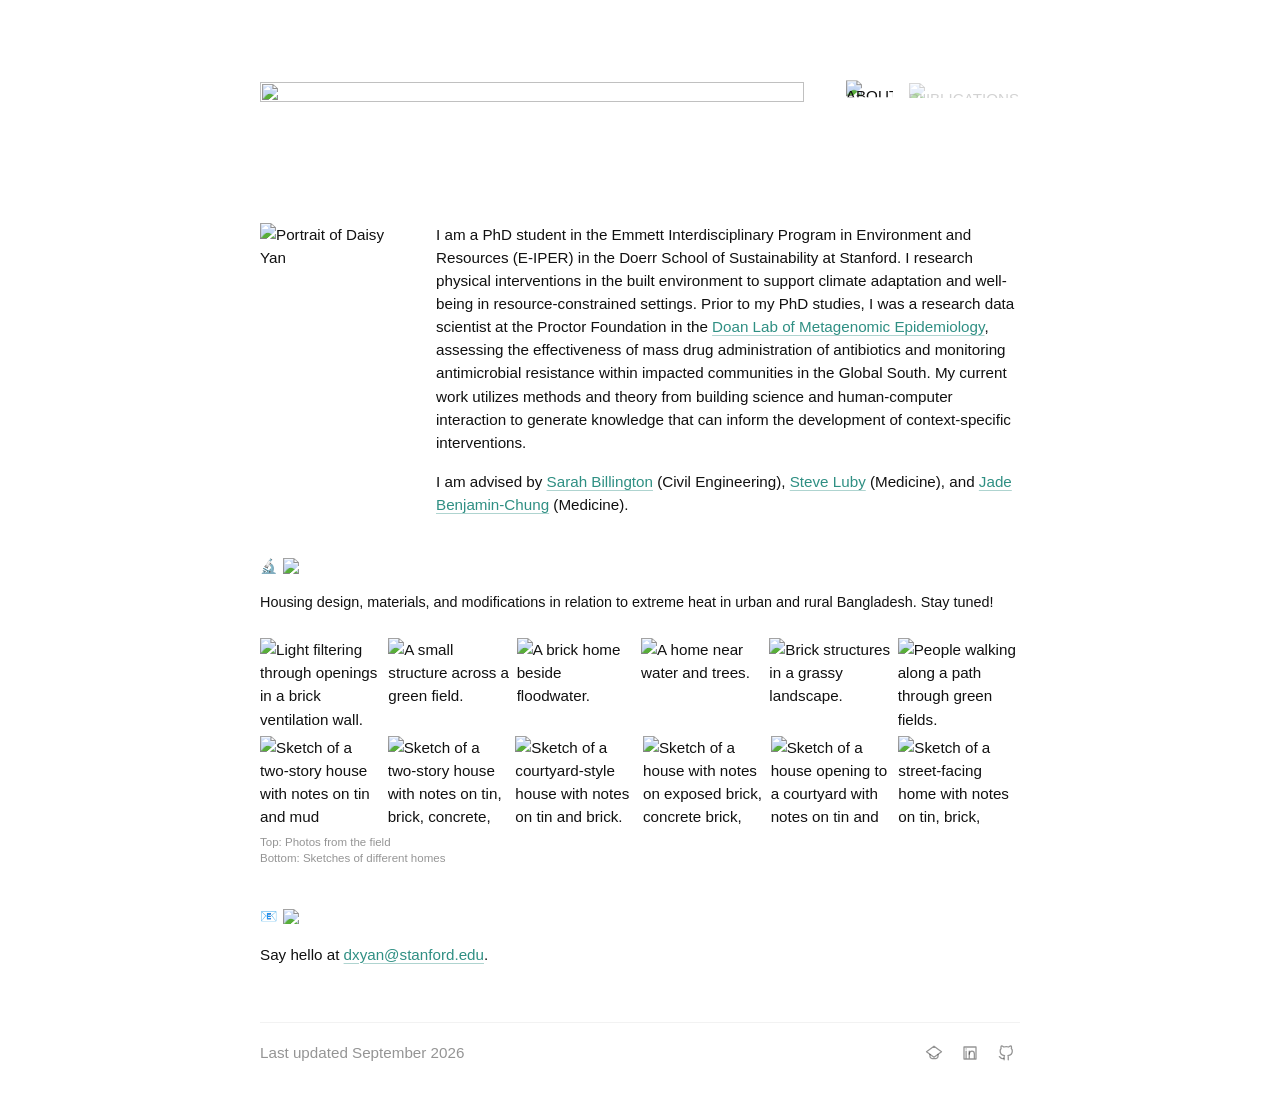
==== index.html @ ae24c00a "Add files via upload" ====
<!doctype html>
<html lang="en">
  <head>
    <meta charset="utf-8">
    <meta name="viewport" content="width=device-width, initial-scale=1">
    <title>Daisy Yan</title>
    <meta
      name="description"
      content="Daisy Yan's personal website: research and current work."
    >
    <link rel="stylesheet" href="styles.css">
  </head>
  <body>
    <div class="page">
      <header class="site-header reveal">
        <a class="wordmark" href="index.html" aria-label="Daisy Yan home">
          <img src="assets/daisy-wordmark-bw.png" alt="" width="1975" height="301">
        </a>
        <nav class="nav" aria-label="primary navigation">
          <a href="index.html" aria-current="page">
            <img class="nav-label-image nav-label-about" src="assets/about-nav-bw.png" alt="about" width="398" height="148">
          </a>
          <a href="past-work.html">
            <img class="nav-label-image nav-label-publications" src="assets/publications-nav-bw.png" alt="publications" width="839" height="110">
          </a>
        </nav>
      </header>

      <main id="top">
        <section class="intro reveal" aria-labelledby="intro-title">
          <div class="profile-block">
            <img
              class="portrait"
              src="assets/daisy-headshot-full.png"
              alt="Portrait of Daisy Yan"
              width="360"
              height="402"
            >
          </div>
          <div class="intro-copy">
            <h1 class="sr-only" id="intro-title">Daisy Yan</h1>
            <p>
              I am a PhD student in the Emmett Interdisciplinary Program in
              Environment and Resources (E-IPER) in the Doerr School of
              Sustainability at Stanford. I research physical interventions in
              the built environment to support climate adaptation and well-being
              in resource-constrained settings. Prior to my PhD studies, I was
              a research data scientist at the Proctor Foundation in the
              <a href="https://doanlab.ucsf.edu/">Doan Lab of Metagenomic Epidemiology</a>,
              assessing the effectiveness of mass drug administration of
              antibiotics and monitoring antimicrobial resistance within
              impacted communities in the Global South. My current work utilizes
              methods and theory from building science and human-computer
              interaction to generate knowledge that can inform the development
              of context-specific interventions.
            </p>
            <p>
              I am advised by <a href="https://www.billingtonlab.org/">Sarah Billington</a>
              (Civil Engineering), <a href="https://lubylab.stanford.edu/">Steve Luby</a>
              (Medicine), and <a href="https://jadebc.net/">Jade Benjamin-Chung</a>
              (Medicine).
            </p>
          </div>
        </section>

        <section class="section reveal" id="currently" aria-labelledby="current-heading">
          <h2 class="image-heading" id="current-heading">
            <span aria-hidden="true">🔬</span>
            <img class="section-label-image" src="assets/currently-heading-bw.png" alt="currently" width="710" height="115">
          </h2>
          <p class="current-summary">
            Housing design, materials, and modifications in relation to extreme
            heat in urban and rural Bangladesh. Stay tuned!
          </p>
          <div class="photo-strip" aria-label="Current research photos">
            <img
              src="assets/currently-1.jpg"
              alt="Light filtering through openings in a brick ventilation wall."
              width="900"
              height="675"
            >
            <img
              src="assets/currently-2.jpg"
              alt="A small structure across a green field."
              width="900"
              height="675"
              loading="lazy"
            >
            <img
              src="assets/currently-3.jpg"
              alt="A brick home beside floodwater."
              width="871"
              height="675"
              loading="lazy"
            >
            <img
              src="assets/currently-4.jpg"
              alt="A home near water and trees."
              width="900"
              height="675"
              loading="lazy"
            >
            <img
              src="assets/currently-5.jpg"
              alt="Brick structures in a grassy landscape."
              width="900"
              height="675"
              loading="lazy"
            >
            <img
              src="assets/currently-6.jpg"
              alt="People walking along a path through green fields."
              width="900"
              height="675"
              loading="lazy"
            >
          </div>
          <div class="photo-strip sketch-strip" aria-label="Housing sketch studies">
            <img
              src="assets/currently-sketch-1.png"
              alt="Sketch of a two-story house with notes on tin and mud materials."
              width="900"
              height="675"
              loading="lazy"
            >
            <img
              src="assets/currently-sketch-2.png"
              alt="Sketch of a two-story house with notes on tin, brick, concrete, and concrete beams."
              width="900"
              height="675"
              loading="lazy"
            >
            <img
              src="assets/currently-sketch-3.png"
              alt="Sketch of a courtyard-style house with notes on tin and brick."
              width="900"
              height="675"
              loading="lazy"
            >
            <img
              src="assets/currently-sketch-4.png"
              alt="Sketch of a house with notes on exposed brick, concrete brick, tin, and mixed construction."
              width="900"
              height="675"
              loading="lazy"
            >
            <img
              src="assets/currently-sketch-5.png"
              alt="Sketch of a house opening to a courtyard with notes on tin and exposed brick."
              width="900"
              height="675"
              loading="lazy"
            >
            <img
              src="assets/currently-sketch-6.png"
              alt="Sketch of a street-facing home with notes on tin, brick, concrete, and another home."
              width="900"
              height="675"
              loading="lazy"
            >
          </div>
          <p class="photo-caption">
            Top: Photos from the field<br>
            Bottom: Sketches of different homes
          </p>
        </section>

        <section class="section contact reveal" id="contact" aria-labelledby="contact-heading">
          <h2 class="image-heading" id="contact-heading">
            <span aria-hidden="true">📧</span>
            <img class="section-label-image" src="assets/contact-heading-bw.png" alt="contact" width="579" height="111">
          </h2>
          <p>
            Say hello at <a href="mailto:dxyan@stanford.edu">dxyan@stanford.edu</a>.
          </p>
        </section>
      </main>

      <footer class="footer reveal">
        <span>Last updated September 2026</span>
        <div class="social-links" aria-label="profile links">
          <a
            class="icon-link"
            href="https://scholar.google.com/citations?hl=en&amp;user=dfqyzfUAAAAJ&amp;view_op=list_works&amp;sortby=pubdate"
            aria-label="Google Scholar"
          >
            <svg aria-hidden="true" viewBox="0 0 24 24">
              <path d="M12 3 2 10.3 12 17.6l10-7.3L12 3Z"></path>
              <path d="M6.6 13.7v2.6c0 1.8 2.4 3.3 5.4 3.3s5.4-1.5 5.4-3.3v-2.6"></path>
            </svg>
          </a>
          <a
            class="icon-link"
            href="https://www.linkedin.com/in/daisy-yan"
            aria-label="LinkedIn"
          >
            <svg aria-hidden="true" viewBox="0 0 24 24">
              <path d="M6.8 9.4v9.1"></path>
              <path d="M6.8 6.5h.01"></path>
              <path d="M11 18.5V9.4"></path>
              <path d="M11 13.6c0-2.5 1.4-4.2 3.6-4.2 2 0 3.2 1.4 3.2 3.8v5.3"></path>
              <path d="M4 4h16v16H4z"></path>
            </svg>
          </a>
          <a
            class="icon-link"
            href="https://github.com/daisyxyan"
            aria-label="GitHub"
          >
            <svg aria-hidden="true" viewBox="0 0 24 24">
              <path d="M9 19.3c-4.2 1.2-4.2-2-5.9-2.4"></path>
              <path d="M15 21v-3.5c0-1 .1-1.4-.5-2 2.9-.3 5.9-1.4 5.9-6.2a4.8 4.8 0 0 0-1.3-3.3 4.5 4.5 0 0 0-.1-3.3s-1.1-.3-3.5 1.3a12.1 12.1 0 0 0-6.4 0C6.7 2.4 5.6 2.7 5.6 2.7a4.5 4.5 0 0 0-.1 3.3 4.8 4.8 0 0 0-1.3 3.3c0 4.8 3 5.9 5.9 6.2-.4.4-.6.9-.6 1.8V21"></path>
            </svg>
          </a>
        </div>
      </footer>
    </div>

    <script src="script.js"></script>
  </body>
</html>
---- styles.css ----
@font-face {
  font-family: "Retro Floral";
  src: local("Retro Floral"), url("assets/fonts/RetroFloral.otf") format("opentype");
  font-display: swap;
}

@font-face {
  font-family: "ZT Nature";
  src: local("ZT Nature"), local("ZTNature-Regular"), url("assets/fonts/ZTNature-Regular.otf") format("opentype");
  font-display: swap;
}

:root {
  --bg: #ffffff;
  --ink: #111111;
  --muted: rgba(0, 0, 0, 0.42);
  --faint: rgba(0, 0, 0, 0.25);
  --hair: #f2f2f2;
  --fill: rgba(0, 0, 0, 0.04);
  --surface: #f6f5f4;
  --selection: #ededed;
  --focus: rgba(47, 143, 131, 0.5);
  --link: #2f8f83;
  --link-hover: #1f6f67;
  --duration-snappy: 220ms;
  --ease-snappy: cubic-bezier(.175, .885, .32, 1.1);
  --duration-smooth: 300ms;
  --ease-smooth: cubic-bezier(.19, 1, .22, 1);
}

* {
  box-sizing: border-box;
}

html {
  scroll-behavior: smooth;
}

body {
  margin: 0;
  background: var(--bg);
  color: var(--ink);
  font: 400 0.95rem/1.52 Arial, Helvetica, sans-serif;
  letter-spacing: 0;
  -webkit-font-smoothing: antialiased;
  text-rendering: optimizeLegibility;
}

::selection {
  color: var(--ink);
  background: var(--selection);
}

a {
  color: var(--link);
  text-decoration-color: rgba(47, 143, 131, 0.38);
  text-decoration-thickness: 1px;
  text-underline-offset: 0.18em;
  transition: color 150ms ease, text-decoration-color 150ms ease, background-color 150ms ease;
}

a:hover {
  color: var(--link-hover);
  text-decoration-color: currentColor;
}

a:focus-visible {
  outline: 2px solid var(--focus);
  outline-offset: 3px;
  border-radius: 2px;
}

p,
h1,
h2,
h3 {
  margin: 0;
}

img {
  display: block;
  max-width: 100%;
}

.sr-only {
  position: absolute;
  width: 1px;
  height: 1px;
  padding: 0;
  margin: -1px;
  overflow: hidden;
  clip: rect(0, 0, 0, 0);
  white-space: nowrap;
  border: 0;
}

.page {
  width: min(100% - 32px, 760px);
  margin: 0 auto;
  padding: 80px 0 40px;
}

.site-header,
.footer,
.row,
.link-row {
  display: flex;
  align-items: baseline;
}

.site-header {
  justify-content: space-between;
  align-items: flex-start;
  gap: 24px;
  margin-bottom: 56px;
}

.wordmark,
.nav a,
.link-row a,
.link-row span {
  padding: 2px 0;
}

.wordmark {
  color: var(--ink);
  display: block;
  width: clamp(18rem, 56vw, 34rem);
  max-width: 100%;
  line-height: 0;
  text-decoration: none;
}

.wordmark:hover {
  color: var(--ink);
}

.wordmark img {
  width: 100%;
  height: auto;
}

.nav,
.link-row {
  display: flex;
  flex-wrap: wrap;
  gap: 8px 16px;
}

.nav {
  align-items: center;
}

.nav a,
.link-row a,
.link-row span {
  font-family: "ZT Nature", "Helvetica Neue", Helvetica, Arial, sans-serif;
  color: var(--muted);
  display: inline-flex;
  align-items: center;
  text-decoration: none;
  text-transform: uppercase;
}

.nav a {
  line-height: 0;
}

.nav a:hover,
.link-row a:hover,
.nav a[aria-current="page"] {
  color: var(--ink);
}

.nav-label-image {
  width: auto;
  height: 1.15em;
  max-width: none;
  opacity: 0.42;
  transition: opacity 150ms ease;
}

.nav-label-about {
  transform: translateY(-0.12em);
}

.nav-label-publications {
  height: 0.96em;
}

.nav a:hover .nav-label-image,
.nav a[aria-current="page"] .nav-label-image {
  opacity: 1;
}

.intro {
  display: grid;
  grid-template-columns: 144px minmax(0, 1fr);
  align-items: start;
  gap: 32px;
  margin-bottom: 40px;
}

.profile-block {
  display: grid;
  gap: 14px;
  justify-items: start;
}

.intro-copy {
  display: grid;
  gap: 16px;
}

h1,
h3 {
  font-size: 1rem;
  line-height: 1.5;
  font-weight: 400;
}

.page-heading {
  margin-bottom: 16px;
}

h2 {
  color: var(--ink);
  font-family: "ZT Nature", "Helvetica Neue", Helvetica, Arial, sans-serif;
  font-size: 0.875rem;
  line-height: 1.45;
  font-weight: 460;
  margin-bottom: 16px;
  text-transform: uppercase;
}

.image-heading {
  display: flex;
  gap: 6px;
  align-items: center;
}

.section-label-image {
  display: block;
  width: auto;
  height: 1.12em;
  max-width: 100%;
}

p {
  max-width: 48rem;
}

.current-summary {
  font-size: 0.9rem;
}

.photo-strip {
  display: grid;
  grid-template-columns:
    minmax(0, 900fr) minmax(0, 900fr) minmax(0, 871fr)
    minmax(0, 900fr) minmax(0, 900fr) minmax(0, 900fr);
  align-items: start;
  gap: 6px;
  max-width: 48rem;
  margin-top: 24px;
}

.photo-strip.sketch-strip {
  grid-template-columns: repeat(6, minmax(0, 1fr));
  margin-top: 6px;
}

.photo-strip img {
  width: 100%;
  height: auto;
}

.photo-caption {
  margin-top: 8px;
  color: var(--muted);
  font-size: 0.72rem;
  line-height: 1.35;
}

.portrait {
  width: 144px;
  height: auto;
  border-radius: 0;
}

.social-links {
  display: flex;
  gap: 8px;
  justify-content: center;
}

.icon-link {
  display: grid;
  width: 28px;
  height: 28px;
  place-items: center;
  color: var(--muted);
  border-radius: 50%;
  text-decoration: none;
  transition: color 150ms ease, background-color 150ms ease, transform 150ms ease;
}

.icon-link:hover {
  color: var(--ink);
  background: var(--fill);
  transform: scale(1.05);
}

.icon-link:active {
  transform: scale(0.95);
}

.icon-link svg {
  width: 18px;
  height: 18px;
  fill: none;
  stroke: currentColor;
  stroke-linecap: round;
  stroke-linejoin: round;
  stroke-width: 1.7;
}

.section {
  margin-top: 40px;
}

.first-section {
  margin-top: 0;
}

.list {
  border-top: 1px solid var(--hair);
}

.row {
  gap: 24px;
  min-height: 64px;
  padding: 14px 0;
  border-bottom: 1px solid var(--hair);
  transition: opacity 140ms ease;
}

.list:hover .row {
  opacity: 0.34;
}

.list .row:hover {
  opacity: 1;
}

.row time {
  flex: 0 0 56px;
  color: var(--muted);
  font-variant-numeric: tabular-nums;
}

.meta {
  flex: 0 0 56px;
  color: var(--muted);
}

.row div {
  display: grid;
  gap: 4px;
  min-width: 0;
}

.row p {
  color: var(--muted);
}

.publication {
  align-items: flex-start;
  min-height: 0;
}

.publication p {
  color: var(--ink);
}

.publication cite,
.publication em {
  font-style: italic;
}

.contact {
  display: grid;
  gap: 16px;
}

.contact h2 {
  margin-bottom: 0;
}

.footer {
  align-items: center;
  justify-content: space-between;
  gap: 24px;
  margin-top: 56px;
  padding-top: 16px;
  border-top: 1px solid var(--hair);
  color: var(--muted);
  font-variant-numeric: tabular-nums;
}

.footer .social-links {
  justify-content: flex-end;
}

.ready .reveal {
  animation: enter 500ms ease both;
}

.ready .site-header {
  animation-delay: 40ms;
}

.ready .intro {
  animation-delay: 90ms;
}

.ready main .section:nth-of-type(2) {
  animation-delay: 140ms;
}

.ready main .section:nth-of-type(3) {
  animation-delay: 190ms;
}

.ready main .section:nth-of-type(4) {
  animation-delay: 240ms;
}

.ready .footer {
  animation-delay: 290ms;
}

.home-visited .reveal {
  animation: none;
}

@keyframes enter {
  from {
    opacity: 0;
    transform: translateY(8px);
  }

  to {
    opacity: 1;
    transform: translateY(0);
  }
}

@media (max-width: 640px) {
  .page {
    width: min(100% - 32px, 760px);
    padding-top: 40px;
  }

  .site-header {
    align-items: flex-start;
    margin-bottom: 40px;
  }

  .intro {
    grid-template-columns: 120px minmax(0, 1fr);
    gap: 24px;
  }

  .portrait {
    width: 120px;
    height: auto;
  }

  .photo-strip {
    grid-template-columns:
      minmax(0, 900fr) minmax(0, 900fr) minmax(0, 871fr)
      minmax(0, 900fr) minmax(0, 900fr) minmax(0, 900fr);
  }
}

@media (max-width: 520px) {
  .site-header,
  .footer {
    display: grid;
    justify-content: stretch;
    gap: 12px;
  }

  .footer .social-links {
    justify-self: end;
  }

  .intro {
    display: grid;
    grid-template-columns: 1fr;
  }

  .row {
    align-items: flex-start;
    gap: 16px;
  }

  .row time,
  .meta {
    flex-basis: 48px;
  }
}

@media (prefers-reduced-motion: reduce) {
  html {
    scroll-behavior: auto;
  }

  *,
  *::before,
  *::after {
    animation-duration: 1ms !important;
    animation-iteration-count: 1 !important;
    scroll-behavior: auto !important;
    transition-duration: 1ms !important;
  }
}
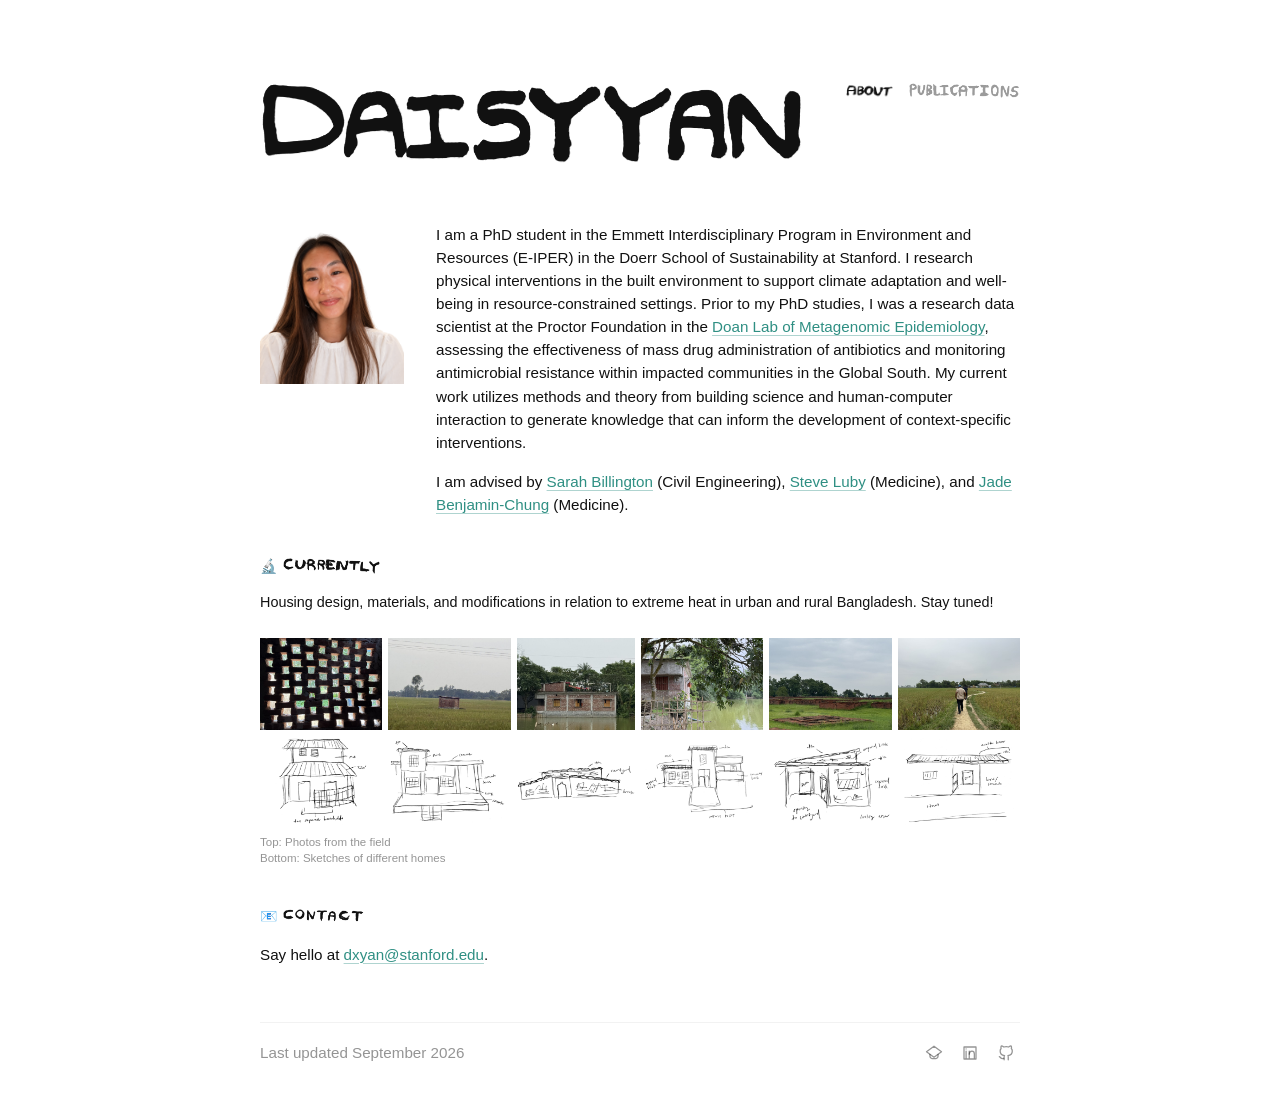
==== commit e42bd6c9: "Update preview photo." ====
--- a/index.html
+++ b/index.html
@@ -8,6 +8,16 @@
       name="description"
       content="Daisy Yan's personal website: research and current work."
     >
+    <meta property="og:title" content="Daisy Yan">
+    <meta property="og:description" content="Daisy Yan's personal website: research and current work.">
+    <meta property="og:type" content="website">
+    <meta property="og:url" content="https://daisyyan.com/">
+    <meta property="og:image" content="https://daisyyan.com/assets/currently-2.jpg">
+    <meta property="og:image:alt" content="A small structure across a green field.">
+    <meta property="og:image:width" content="900">
+    <meta property="og:image:height" content="675">
+    <meta name="twitter:card" content="summary_large_image">
+    <meta name="twitter:image" content="https://daisyyan.com/assets/currently-2.jpg">
     <link rel="stylesheet" href="styles.css">
   </head>
   <body>
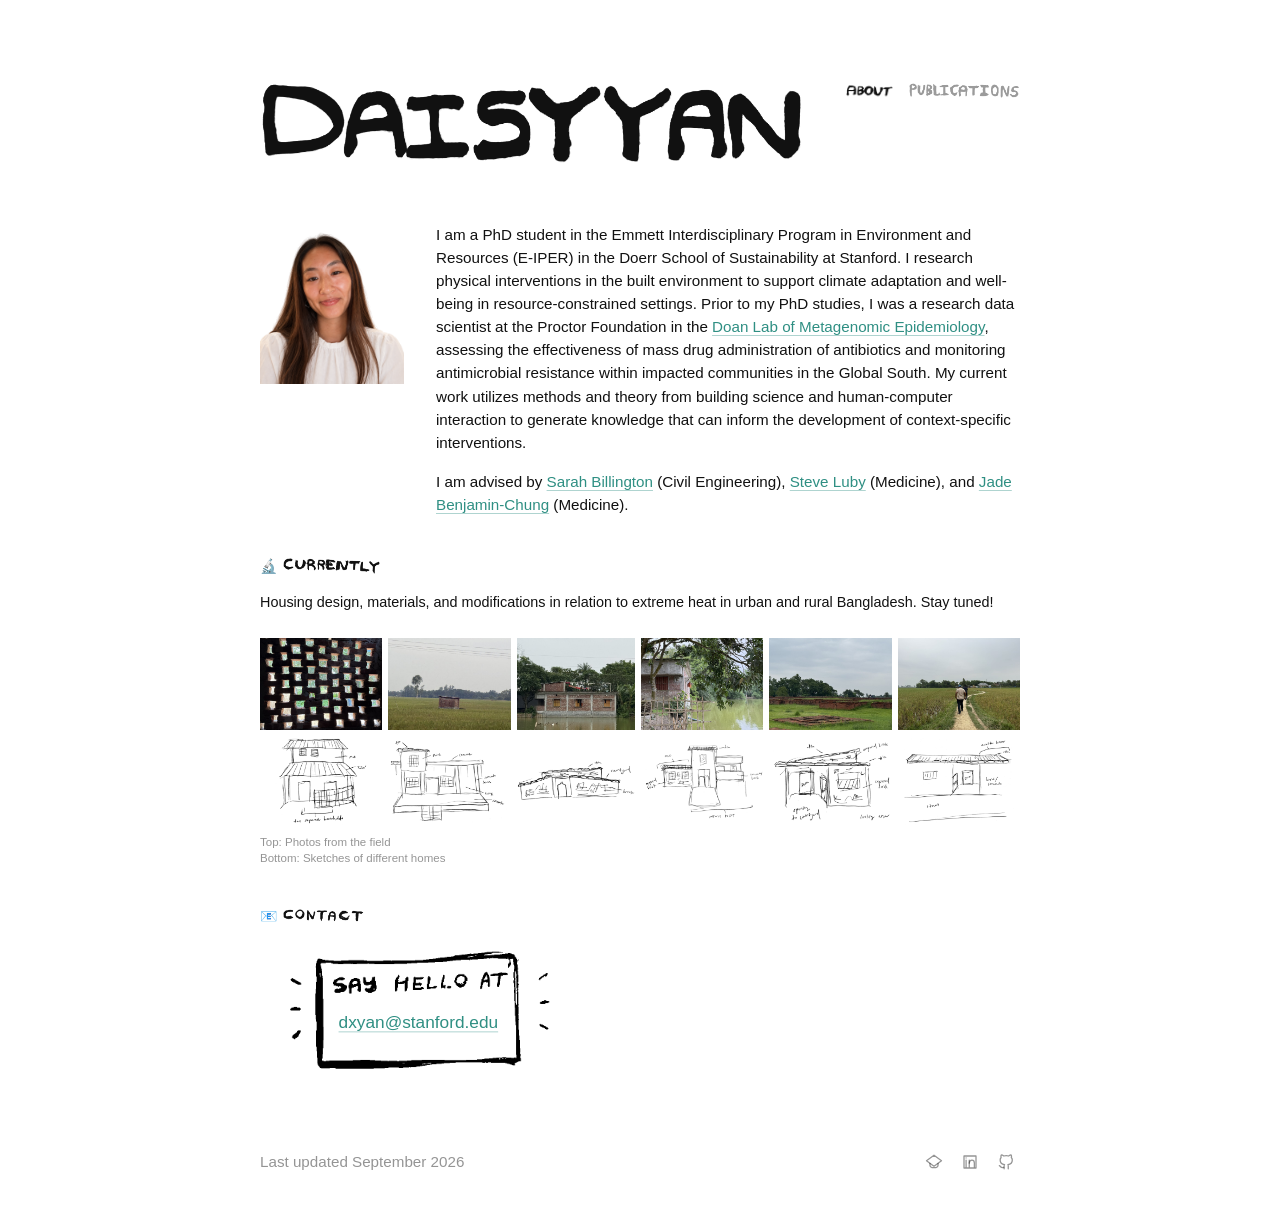
==== commit 62691841: "Add files via upload Add contact note graphic." ====
--- a/index.html
+++ b/index.html
@@ -180,9 +180,19 @@
             <span aria-hidden="true">📧</span>
             <img class="section-label-image" src="assets/contact-heading-bw.png" alt="contact" width="579" height="111">
           </h2>
-          <p>
-            Say hello at <a href="mailto:dxyan@stanford.edu">dxyan@stanford.edu</a>.
-          </p>
+          <div class="contact-note">
+            <img
+              class="contact-note-image"
+              src="assets/contact-note-bw.png"
+              alt="Hand-drawn box reading say hello at."
+              width="801"
+              height="355"
+              loading="lazy"
+            >
+            <a class="contact-note-email" href="mailto:dxyan@stanford.edu">
+              dxyan@stanford.edu
+            </a>
+          </div>
         </section>
       </main>
 
--- a/styles.css
+++ b/styles.css
@@ -397,13 +397,40 @@
   margin-bottom: 0;
 }
 
+.contact-note {
+  position: relative;
+  width: min(100%, 18.5rem);
+  margin-top: 2px;
+}
+
+.contact-note-image {
+  width: 100%;
+  height: auto;
+}
+
+.contact-note-email {
+  position: absolute;
+  left: 53.5%;
+  top: 60%;
+  transform: translate(-50%, -50%);
+  color: var(--link);
+  font-size: 1.08rem;
+  line-height: 1;
+  text-decoration-color: rgba(47, 143, 131, 0.38);
+  white-space: nowrap;
+}
+
+.contact-note-email:hover {
+  color: var(--link-hover);
+  text-decoration-color: currentColor;
+}
+
 .footer {
   align-items: center;
   justify-content: space-between;
   gap: 24px;
   margin-top: 56px;
   padding-top: 16px;
-  border-top: 1px solid var(--hair);
   color: var(--muted);
   font-variant-numeric: tabular-nums;
 }
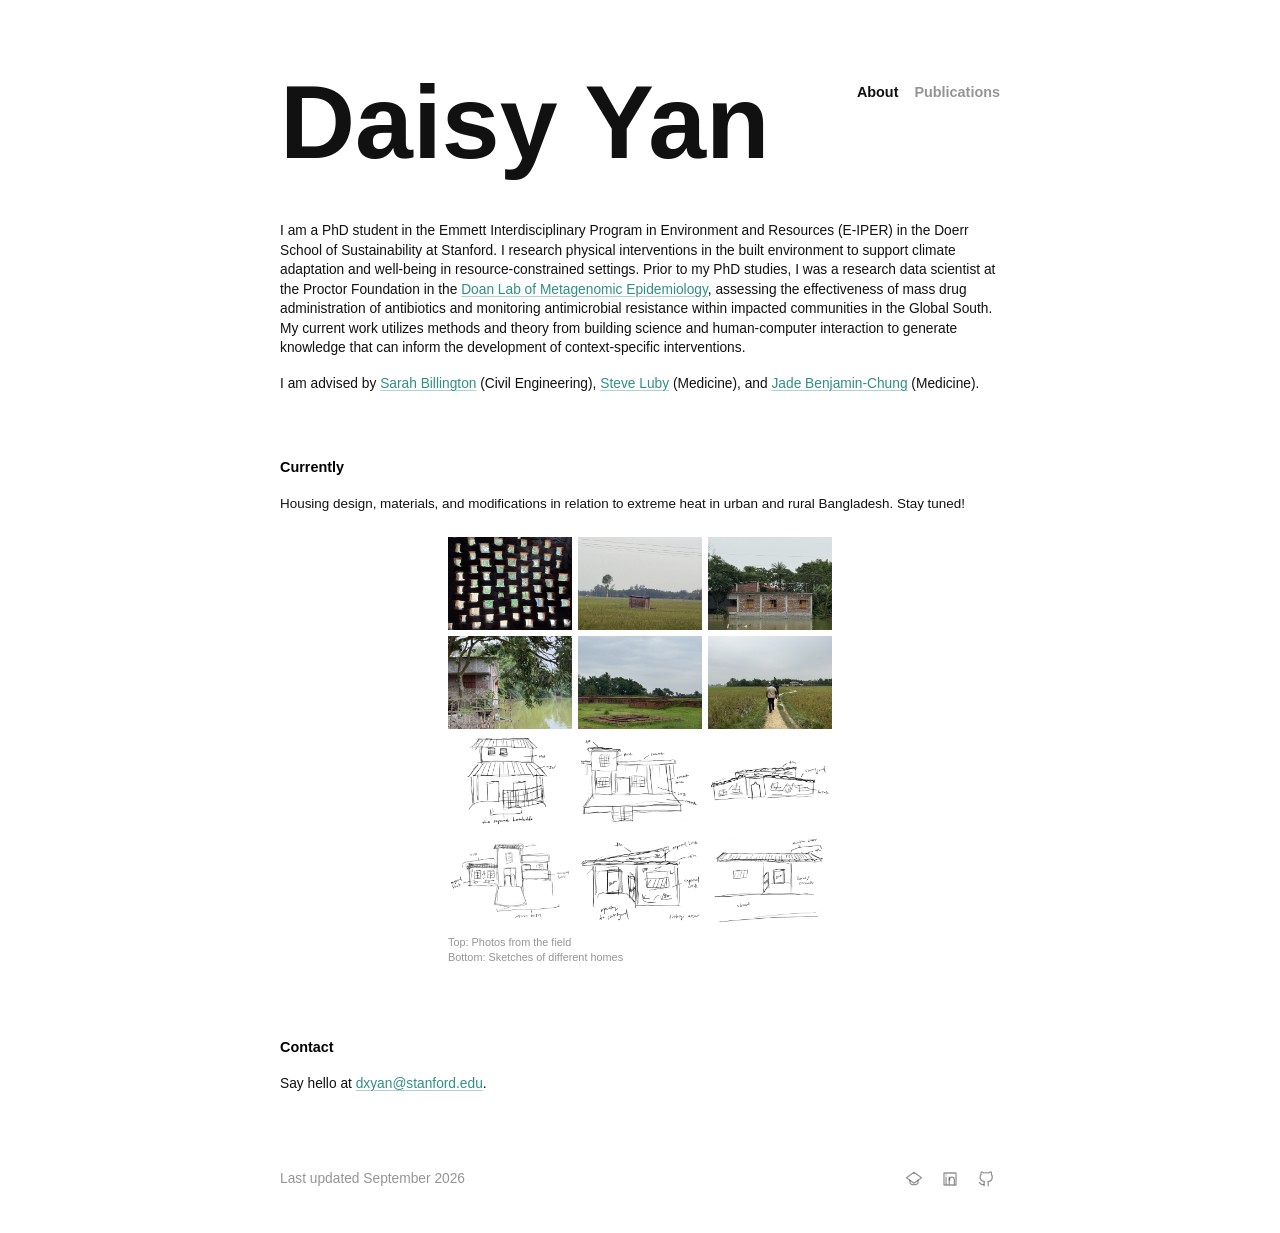
==== commit 5f4077e6: "Add files via upload Clean, minimal formatting." ====
--- a/index.html
+++ b/index.html
@@ -24,29 +24,20 @@
     <div class="page">
       <header class="site-header reveal">
         <a class="wordmark" href="index.html" aria-label="Daisy Yan home">
-          <img src="assets/daisy-wordmark-bw.png" alt="" width="1975" height="301">
+          Daisy Yan
         </a>
         <nav class="nav" aria-label="primary navigation">
           <a href="index.html" aria-current="page">
-            <img class="nav-label-image nav-label-about" src="assets/about-nav-bw.png" alt="about" width="398" height="148">
+            About
           </a>
           <a href="past-work.html">
-            <img class="nav-label-image nav-label-publications" src="assets/publications-nav-bw.png" alt="publications" width="839" height="110">
+            Publications
           </a>
         </nav>
       </header>
 
       <main id="top">
         <section class="intro reveal" aria-labelledby="intro-title">
-          <div class="profile-block">
-            <img
-              class="portrait"
-              src="assets/daisy-headshot-full.png"
-              alt="Portrait of Daisy Yan"
-              width="360"
-              height="402"
-            >
-          </div>
           <div class="intro-copy">
             <h1 class="sr-only" id="intro-title">Daisy Yan</h1>
             <p>
@@ -75,8 +66,7 @@
 
         <section class="section reveal" id="currently" aria-labelledby="current-heading">
           <h2 class="image-heading" id="current-heading">
-            <span aria-hidden="true">🔬</span>
-            <img class="section-label-image" src="assets/currently-heading-bw.png" alt="currently" width="710" height="115">
+            Currently
           </h2>
           <p class="current-summary">
             Housing design, materials, and modifications in relation to extreme
@@ -177,22 +167,11 @@
 
         <section class="section contact reveal" id="contact" aria-labelledby="contact-heading">
           <h2 class="image-heading" id="contact-heading">
-            <span aria-hidden="true">📧</span>
-            <img class="section-label-image" src="assets/contact-heading-bw.png" alt="contact" width="579" height="111">
+            Contact
           </h2>
-          <div class="contact-note">
-            <img
-              class="contact-note-image"
-              src="assets/contact-note-bw.png"
-              alt="Hand-drawn box reading say hello at."
-              width="801"
-              height="355"
-              loading="lazy"
-            >
-            <a class="contact-note-email" href="mailto:dxyan@stanford.edu">
-              dxyan@stanford.edu
-            </a>
-          </div>
+          <p>
+            Say hello at <a href="mailto:dxyan@stanford.edu">dxyan@stanford.edu</a>.
+          </p>
         </section>
       </main>
 
--- a/styles.css
+++ b/styles.css
@@ -5,8 +5,26 @@
 }
 
 @font-face {
-  font-family: "ZT Nature";
-  src: local("ZT Nature"), local("ZTNature-Regular"), url("assets/fonts/ZTNature-Regular.otf") format("opentype");
+  font-family: "Maison Neue";
+  src: local("Maison Neue"), local("Maison Neue Book"), url("assets/fonts/MaisonNeue-Book.ttf") format("truetype");
+  font-weight: 400;
+  font-style: normal;
+  font-display: swap;
+}
+
+@font-face {
+  font-family: "Satoshi";
+  src: local("Satoshi"), local("Satoshi Regular"), url("assets/fonts/Satoshi-Regular.woff2") format("woff2");
+  font-weight: 400;
+  font-style: normal;
+  font-display: swap;
+}
+
+@font-face {
+  font-family: "Satoshi";
+  src: local("Satoshi Bold"), url("assets/fonts/Satoshi-Bold.woff2") format("woff2");
+  font-weight: 700;
+  font-style: normal;
   font-display: swap;
 }
 
@@ -40,7 +58,7 @@
   margin: 0;
   background: var(--bg);
   color: var(--ink);
-  font: 400 0.95rem/1.52 Arial, Helvetica, sans-serif;
+  font: 400 0.86rem/1.42 "Helvetica Neue", Helvetica, Arial, sans-serif;
   letter-spacing: 0;
   -webkit-font-smoothing: antialiased;
   text-rendering: optimizeLegibility;
@@ -95,7 +113,7 @@
 }
 
 .page {
-  width: min(100% - 32px, 760px);
+  width: min(100% - 48px, 720px);
   margin: 0 auto;
   padding: 80px 0 40px;
 }
@@ -125,19 +143,18 @@
 .wordmark {
   color: var(--ink);
   display: block;
-  width: clamp(18rem, 56vw, 34rem);
+  width: auto;
   max-width: 100%;
-  line-height: 0;
+  font-family: "Satoshi", "Helvetica Neue", Helvetica, Arial, sans-serif;
+  font-size: clamp(3.6rem, 9.9vw, 6.5rem);
+  font-weight: 700;
+  line-height: 0.78;
   text-decoration: none;
+  white-space: nowrap;
 }
 
 .wordmark:hover {
   color: var(--ink);
-}
-
-.wordmark img {
-  width: 100%;
-  height: auto;
 }
 
 .nav,
@@ -154,16 +171,17 @@
 .nav a,
 .link-row a,
 .link-row span {
-  font-family: "ZT Nature", "Helvetica Neue", Helvetica, Arial, sans-serif;
+  font-family: "Satoshi", "Helvetica Neue", Helvetica, Arial, sans-serif;
+  font-size: 0.9rem;
   color: var(--muted);
   display: inline-flex;
   align-items: center;
   text-decoration: none;
-  text-transform: uppercase;
+  text-transform: none;
 }
 
 .nav a {
-  line-height: 0;
+  font-weight: 700;
 }
 
 .nav a:hover,
@@ -172,39 +190,10 @@
   color: var(--ink);
 }
 
-.nav-label-image {
-  width: auto;
-  height: 1.15em;
-  max-width: none;
-  opacity: 0.42;
-  transition: opacity 150ms ease;
-}
-
-.nav-label-about {
-  transform: translateY(-0.12em);
-}
-
-.nav-label-publications {
-  height: 0.96em;
-}
-
-.nav a:hover .nav-label-image,
-.nav a[aria-current="page"] .nav-label-image {
-  opacity: 1;
-}
-
 .intro {
   display: grid;
-  grid-template-columns: 144px minmax(0, 1fr);
   align-items: start;
-  gap: 32px;
-  margin-bottom: 40px;
-}
-
-.profile-block {
-  display: grid;
-  gap: 14px;
-  justify-items: start;
+  margin-bottom: 64px;
 }
 
 .intro-copy {
@@ -214,7 +203,7 @@
 
 h1,
 h3 {
-  font-size: 1rem;
+  font-size: 0.95rem;
   line-height: 1.5;
   font-weight: 400;
 }
@@ -225,12 +214,17 @@
 
 h2 {
   color: var(--ink);
-  font-family: "ZT Nature", "Helvetica Neue", Helvetica, Arial, sans-serif;
-  font-size: 0.875rem;
+  font-family: "Satoshi", "Helvetica Neue", Helvetica, Arial, sans-serif;
+  font-size: 0.9rem;
   line-height: 1.45;
-  font-weight: 460;
+  font-weight: 700;
   margin-bottom: 16px;
-  text-transform: uppercase;
+  text-transform: none;
+}
+
+#current-heading,
+#contact-heading {
+  color: #000000;
 }
 
 .image-heading {
@@ -239,34 +233,25 @@
   align-items: center;
 }
 
-.section-label-image {
-  display: block;
-  width: auto;
-  height: 1.12em;
-  max-width: 100%;
-}
-
 p {
   max-width: 48rem;
 }
 
 .current-summary {
-  font-size: 0.9rem;
+  font-size: 0.84rem;
 }
 
 .photo-strip {
   display: grid;
-  grid-template-columns:
-    minmax(0, 900fr) minmax(0, 900fr) minmax(0, 871fr)
-    minmax(0, 900fr) minmax(0, 900fr) minmax(0, 900fr);
+  grid-template-columns: repeat(3, minmax(0, 1fr));
   align-items: start;
   gap: 6px;
-  max-width: 48rem;
-  margin-top: 24px;
+  max-width: 24rem;
+  margin: 24px auto 0;
 }
 
 .photo-strip.sketch-strip {
-  grid-template-columns: repeat(6, minmax(0, 1fr));
+  grid-template-columns: repeat(3, minmax(0, 1fr));
   margin-top: 6px;
 }
 
@@ -275,17 +260,17 @@
   height: auto;
 }
 
+.photo-strip:not(.sketch-strip) img {
+  aspect-ratio: 4 / 3;
+  object-fit: cover;
+}
+
 .photo-caption {
-  margin-top: 8px;
-  color: var(--muted);
-  font-size: 0.72rem;
+  max-width: 24rem;
+  margin: 8px auto 0;
+  color: var(--muted);
+  font-size: 0.68rem;
   line-height: 1.35;
-}
-
-.portrait {
-  width: 144px;
-  height: auto;
-  border-radius: 0;
 }
 
 .social-links {
@@ -329,6 +314,14 @@
   margin-top: 40px;
 }
 
+#currently {
+  margin-top: 0;
+}
+
+#contact {
+  margin-top: 72px;
+}
+
 .first-section {
   margin-top: 0;
 }
@@ -397,34 +390,6 @@
   margin-bottom: 0;
 }
 
-.contact-note {
-  position: relative;
-  width: min(100%, 18.5rem);
-  margin-top: 2px;
-}
-
-.contact-note-image {
-  width: 100%;
-  height: auto;
-}
-
-.contact-note-email {
-  position: absolute;
-  left: 53.5%;
-  top: 60%;
-  transform: translate(-50%, -50%);
-  color: var(--link);
-  font-size: 1.08rem;
-  line-height: 1;
-  text-decoration-color: rgba(47, 143, 131, 0.38);
-  white-space: nowrap;
-}
-
-.contact-note-email:hover {
-  color: var(--link-hover);
-  text-decoration-color: currentColor;
-}
-
 .footer {
   align-items: center;
   justify-content: space-between;
@@ -485,7 +450,7 @@
 
 @media (max-width: 640px) {
   .page {
-    width: min(100% - 32px, 760px);
+    width: min(100% - 32px, 720px);
     padding-top: 40px;
   }
 
@@ -494,21 +459,6 @@
     margin-bottom: 40px;
   }
 
-  .intro {
-    grid-template-columns: 120px minmax(0, 1fr);
-    gap: 24px;
-  }
-
-  .portrait {
-    width: 120px;
-    height: auto;
-  }
-
-  .photo-strip {
-    grid-template-columns:
-      minmax(0, 900fr) minmax(0, 900fr) minmax(0, 871fr)
-      minmax(0, 900fr) minmax(0, 900fr) minmax(0, 900fr);
-  }
 }
 
 @media (max-width: 520px) {
